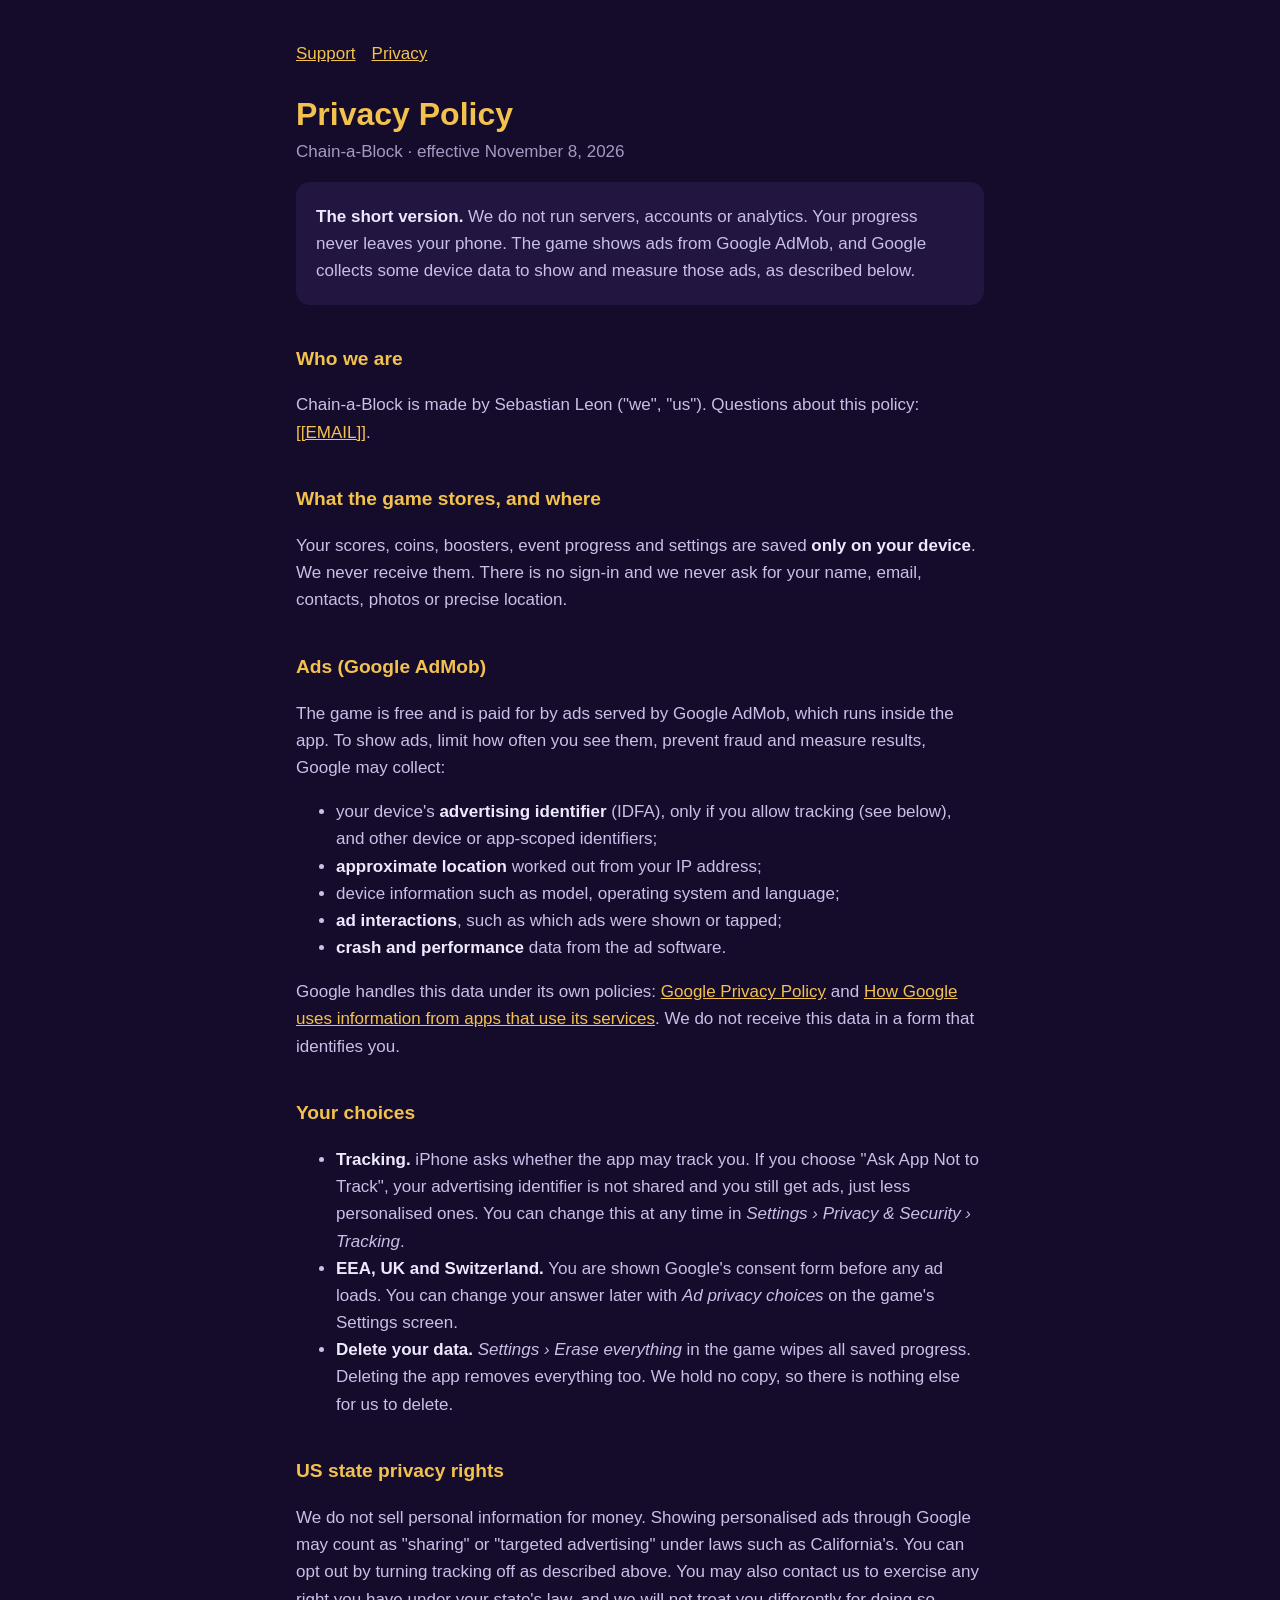
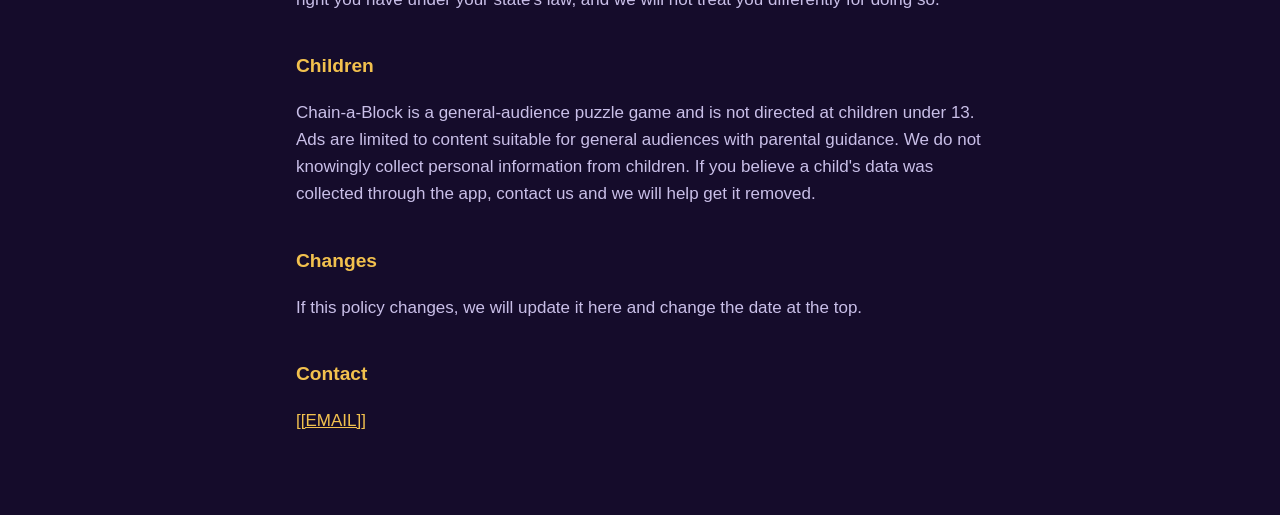
==== chain-a-block/privacy.html @ 489e1baa "Chain-a-Block support and privacy pages" ====
<!doctype html>
<html lang="en">
<head>
<meta charset="utf-8">
<meta name="viewport" content="width=device-width,initial-scale=1">
<title>Chain-a-Block Privacy Policy</title>
<link rel="stylesheet" href="style.css">
</head>
<body>
<main>
<nav><a href="index.html">Support</a><a href="privacy.html">Privacy</a></nav>
<h1>Privacy Policy</h1>
<p class="date">Chain-a-Block &middot; effective November 8, 2026</p>

<div class="card">
<p><strong>The short version.</strong> We do not run servers, accounts or analytics. Your progress never leaves your phone. The game shows ads from Google AdMob, and Google collects some device data to show and measure those ads, as described below.</p>
</div>

<h2>Who we are</h2>
<p>Chain-a-Block is made by Sebastian Leon ("we", "us"). Questions about this policy: <a href="mailto:[[EMAIL]]">[[EMAIL]]</a>.</p>

<h2>What the game stores, and where</h2>
<p>Your scores, coins, boosters, event progress and settings are saved <strong>only on your device</strong>. We never receive them. There is no sign-in and we never ask for your name, email, contacts, photos or precise location.</p>

<h2>Ads (Google AdMob)</h2>
<p>The game is free and is paid for by ads served by Google AdMob, which runs inside the app. To show ads, limit how often you see them, prevent fraud and measure results, Google may collect:</p>
<ul>
<li>your device's <strong>advertising identifier</strong> (IDFA), only if you allow tracking (see below), and other device or app-scoped identifiers;</li>
<li><strong>approximate location</strong> worked out from your IP address;</li>
<li>device information such as model, operating system and language;</li>
<li><strong>ad interactions</strong>, such as which ads were shown or tapped;</li>
<li><strong>crash and performance</strong> data from the ad software.</li>
</ul>
<p>Google handles this data under its own policies: <a href="https://policies.google.com/privacy">Google Privacy Policy</a> and <a href="https://policies.google.com/technologies/partner-sites">How Google uses information from apps that use its services</a>. We do not receive this data in a form that identifies you.</p>

<h2>Your choices</h2>
<ul>
<li><strong>Tracking.</strong> iPhone asks whether the app may track you. If you choose "Ask App Not to Track", your advertising identifier is not shared and you still get ads, just less personalised ones. You can change this at any time in <em>Settings &rsaquo; Privacy &amp; Security &rsaquo; Tracking</em>.</li>
<li><strong>EEA, UK and Switzerland.</strong> You are shown Google's consent form before any ad loads. You can change your answer later with <em>Ad privacy choices</em> on the game's Settings screen.</li>
<li><strong>Delete your data.</strong> <em>Settings &rsaquo; Erase everything</em> in the game wipes all saved progress. Deleting the app removes everything too. We hold no copy, so there is nothing else for us to delete.</li>
</ul>

<h2>US state privacy rights</h2>
<p>We do not sell personal information for money. Showing personalised ads through Google may count as "sharing" or "targeted advertising" under laws such as California's. You can opt out by turning tracking off as described above. You may also contact us to exercise any right you have under your state's law, and we will not treat you differently for doing so.</p>

<h2>Children</h2>
<p>Chain-a-Block is a general-audience puzzle game and is not directed at children under 13. Ads are limited to content suitable for general audiences with parental guidance. We do not knowingly collect personal information from children. If you believe a child's data was collected through the app, contact us and we will help get it removed.</p>

<h2>Changes</h2>
<p>If this policy changes, we will update it here and change the date at the top.</p>

<h2>Contact</h2>
<p><a href="mailto:[[EMAIL]]">[[EMAIL]]</a></p>
</main>
</body>
</html>
---- chain-a-block/style.css ----
:root{--bg:#150c2b;--panel:#221540;--gold:#f2c14e;--text:#efe9ff;--soft:#c9bfe8}
*{box-sizing:border-box}
body{margin:0;background:var(--bg);color:var(--text);font:17px/1.6 -apple-system,BlinkMacSystemFont,"Segoe UI",Roboto,sans-serif}
main{max-width:720px;margin:0 auto;padding:40px 16px 64px}
h1{color:var(--gold);font-size:2rem;line-height:1.2;margin:0 0 4px}
h2{color:var(--gold);font-size:1.2rem;margin:2em 0 .4em}
p,li{color:var(--soft)}
strong{color:var(--text)}
a{color:var(--gold)}
.date{color:var(--soft);opacity:.8;margin-top:0}
.card{background:var(--panel);border-radius:14px;padding:4px 20px;margin:16px 0}
nav{margin-bottom:28px}
nav a{margin-right:16px}
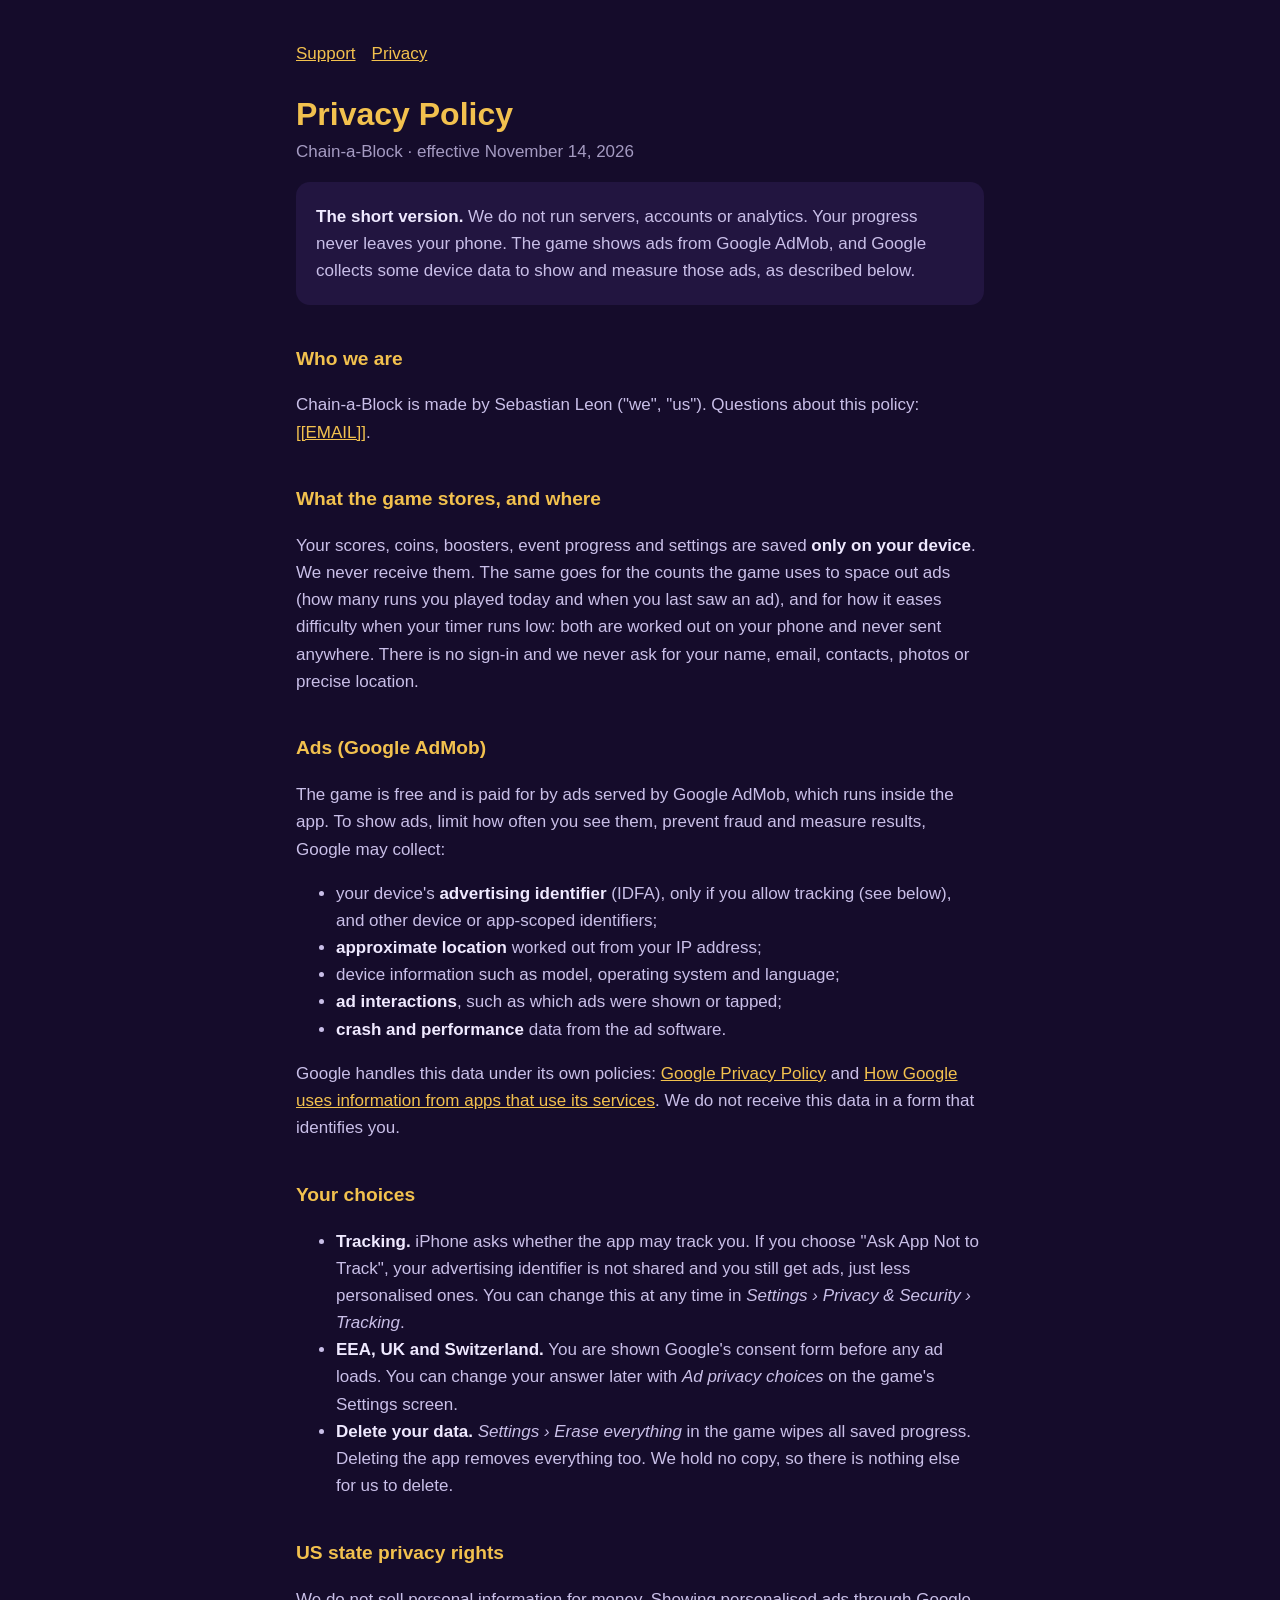
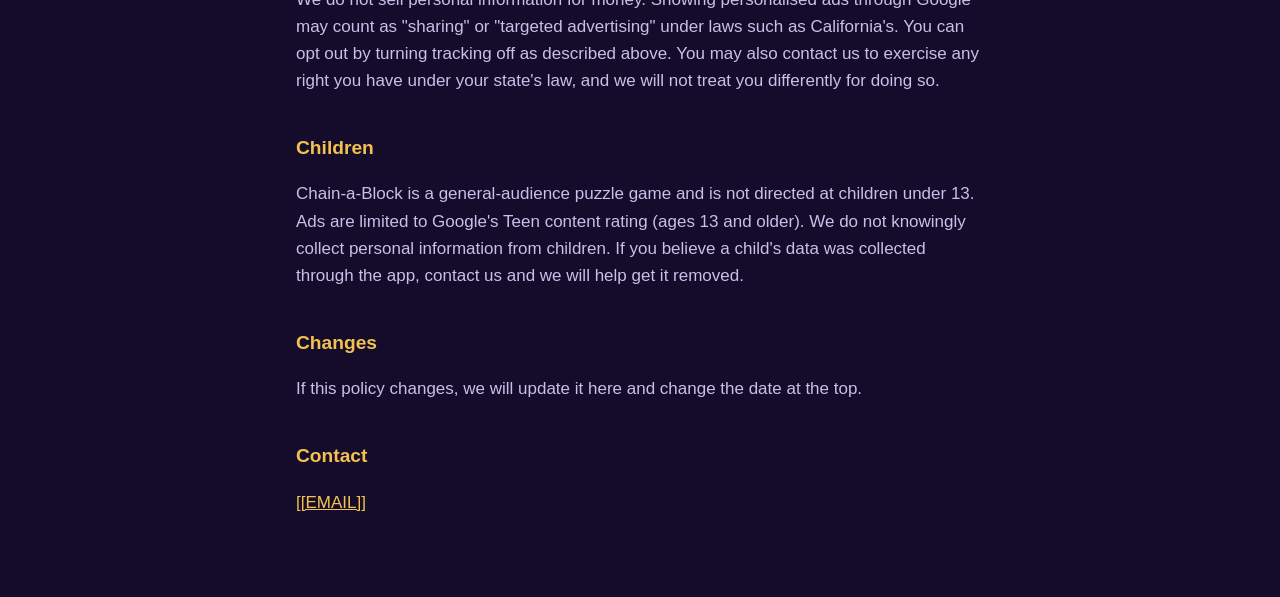
==== commit dae3279e: "Chain-a-Block: support FAQ (difficulty help, chest odds, ad frequency); privacy: Teen ads, on-device" ====
--- a/chain-a-block/privacy.html
+++ b/chain-a-block/privacy.html
@@ -10,7 +10,7 @@
 <main>
 <nav><a href="index.html">Support</a><a href="privacy.html">Privacy</a></nav>
 <h1>Privacy Policy</h1>
-<p class="date">Chain-a-Block &middot; effective November 8, 2026</p>
+<p class="date">Chain-a-Block &middot; effective November 14, 2026</p>
 
 <div class="card">
 <p><strong>The short version.</strong> We do not run servers, accounts or analytics. Your progress never leaves your phone. The game shows ads from Google AdMob, and Google collects some device data to show and measure those ads, as described below.</p>
@@ -20,7 +20,7 @@
 <p>Chain-a-Block is made by Sebastian Leon ("we", "us"). Questions about this policy: <a href="mailto:[[EMAIL]]">[[EMAIL]]</a>.</p>
 
 <h2>What the game stores, and where</h2>
-<p>Your scores, coins, boosters, event progress and settings are saved <strong>only on your device</strong>. We never receive them. There is no sign-in and we never ask for your name, email, contacts, photos or precise location.</p>
+<p>Your scores, coins, boosters, event progress and settings are saved <strong>only on your device</strong>. We never receive them. The same goes for the counts the game uses to space out ads (how many runs you played today and when you last saw an ad), and for how it eases difficulty when your timer runs low: both are worked out on your phone and never sent anywhere. There is no sign-in and we never ask for your name, email, contacts, photos or precise location.</p>
 
 <h2>Ads (Google AdMob)</h2>
 <p>The game is free and is paid for by ads served by Google AdMob, which runs inside the app. To show ads, limit how often you see them, prevent fraud and measure results, Google may collect:</p>
@@ -44,7 +44,7 @@
 <p>We do not sell personal information for money. Showing personalised ads through Google may count as "sharing" or "targeted advertising" under laws such as California's. You can opt out by turning tracking off as described above. You may also contact us to exercise any right you have under your state's law, and we will not treat you differently for doing so.</p>
 
 <h2>Children</h2>
-<p>Chain-a-Block is a general-audience puzzle game and is not directed at children under 13. Ads are limited to content suitable for general audiences with parental guidance. We do not knowingly collect personal information from children. If you believe a child's data was collected through the app, contact us and we will help get it removed.</p>
+<p>Chain-a-Block is a general-audience puzzle game and is not directed at children under 13. Ads are limited to Google's Teen content rating (ages 13 and older). We do not knowingly collect personal information from children. If you believe a child's data was collected through the app, contact us and we will help get it removed.</p>
 
 <h2>Changes</h2>
 <p>If this policy changes, we will update it here and change the date at the top.</p>
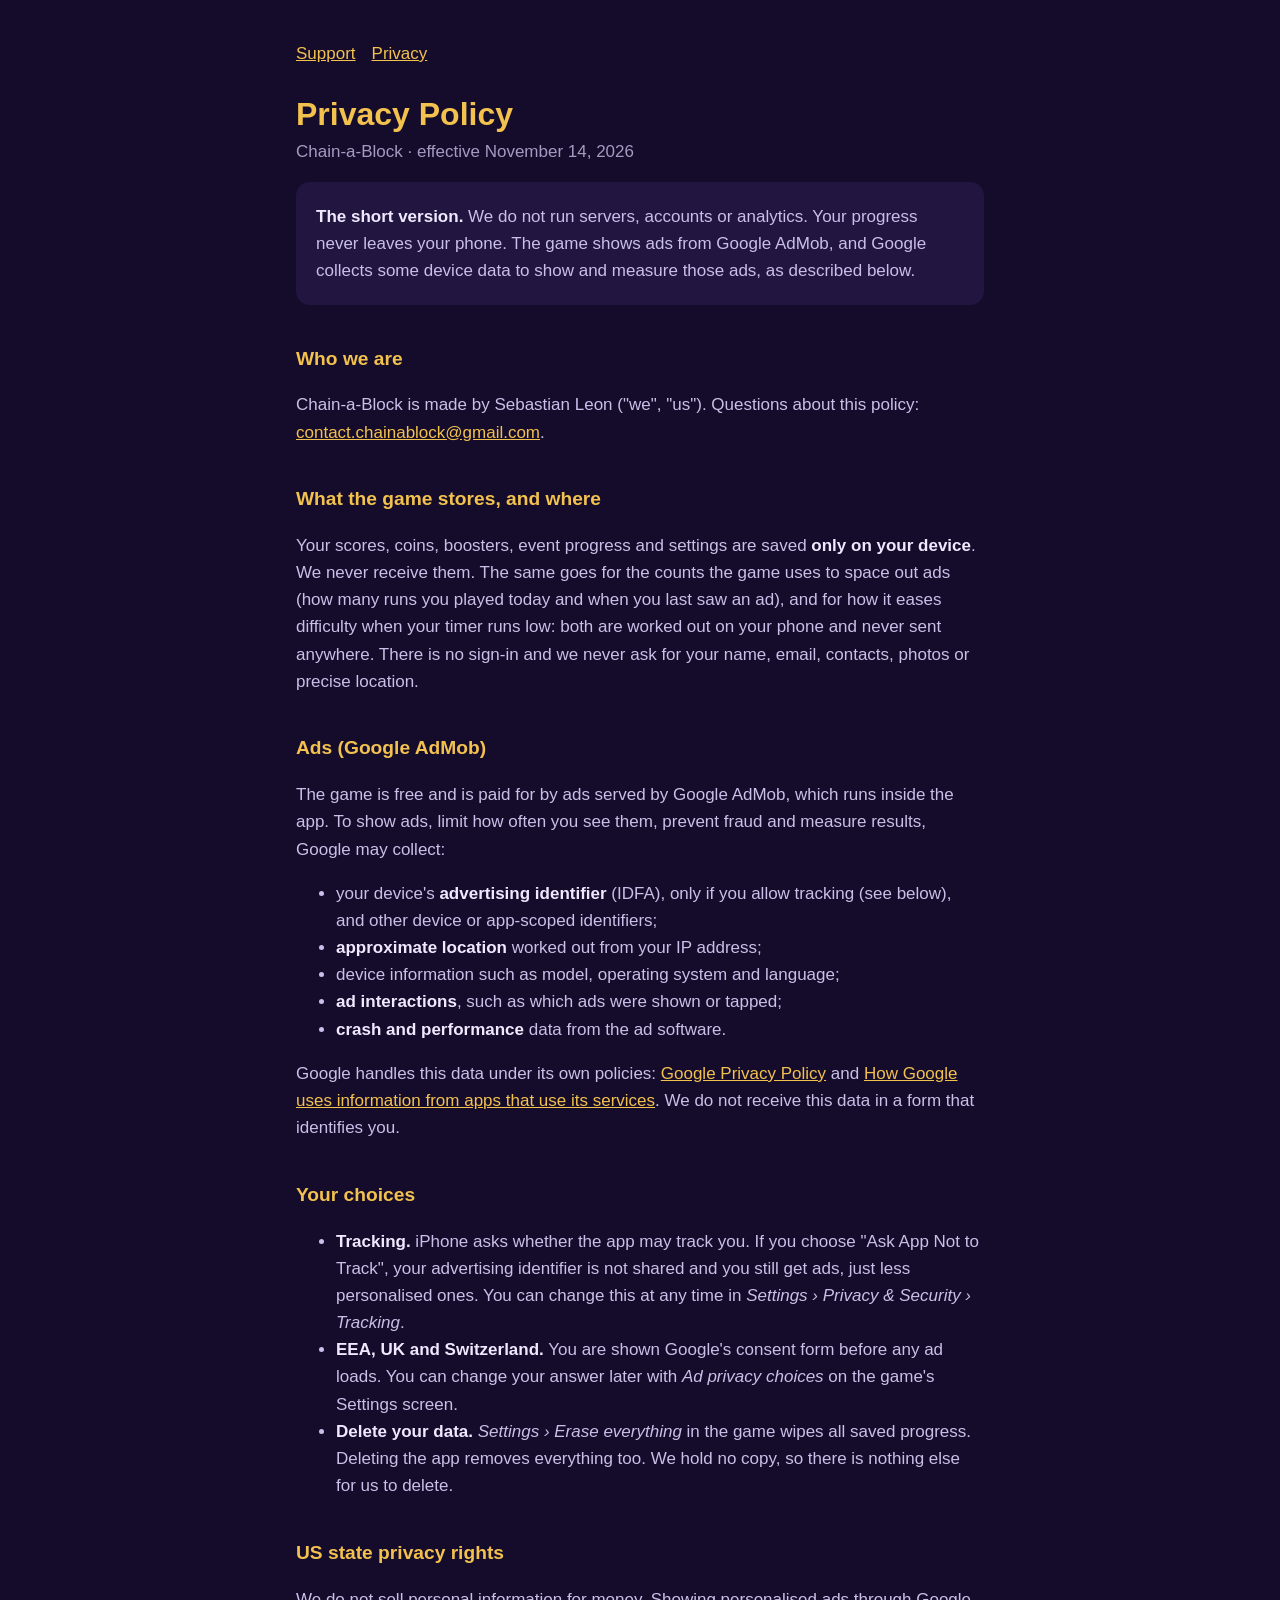
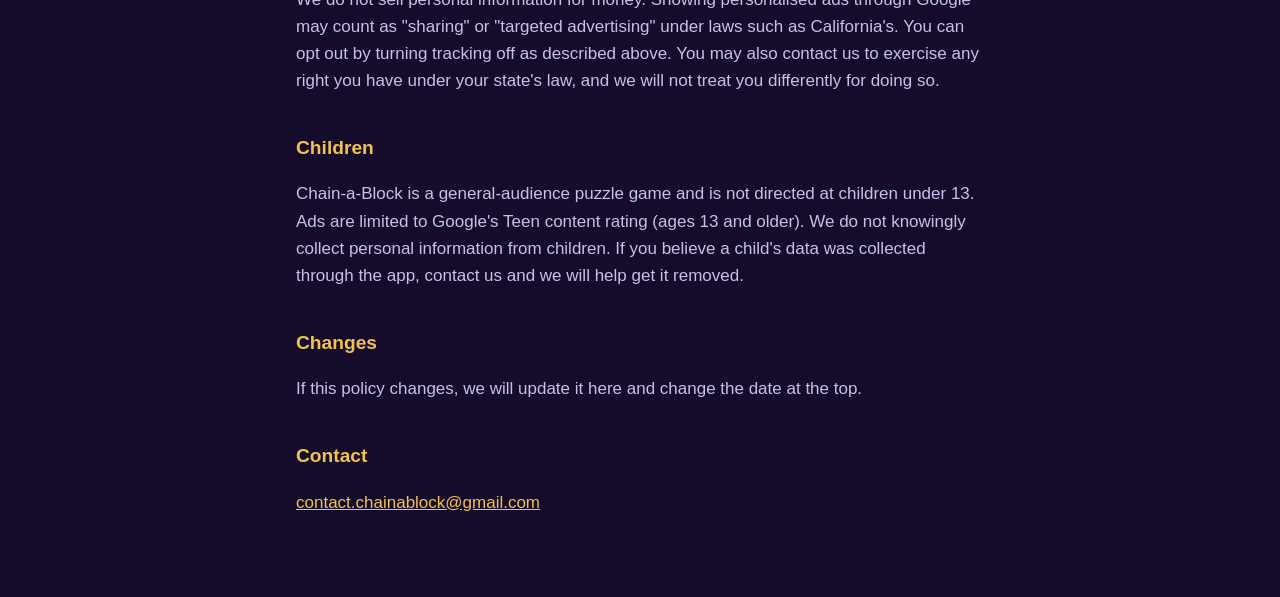
==== commit 2870aa74: "Chain-a-Block: contact email" ====
--- a/chain-a-block/privacy.html
+++ b/chain-a-block/privacy.html
@@ -17,7 +17,7 @@
 </div>
 
 <h2>Who we are</h2>
-<p>Chain-a-Block is made by Sebastian Leon ("we", "us"). Questions about this policy: <a href="mailto:[[EMAIL]]">[[EMAIL]]</a>.</p>
+<p>Chain-a-Block is made by Sebastian Leon ("we", "us"). Questions about this policy: <a href="mailto:contact.chainablock@gmail.com">contact.chainablock@gmail.com</a>.</p>
 
 <h2>What the game stores, and where</h2>
 <p>Your scores, coins, boosters, event progress and settings are saved <strong>only on your device</strong>. We never receive them. The same goes for the counts the game uses to space out ads (how many runs you played today and when you last saw an ad), and for how it eases difficulty when your timer runs low: both are worked out on your phone and never sent anywhere. There is no sign-in and we never ask for your name, email, contacts, photos or precise location.</p>
@@ -50,7 +50,7 @@
 <p>If this policy changes, we will update it here and change the date at the top.</p>
 
 <h2>Contact</h2>
-<p><a href="mailto:[[EMAIL]]">[[EMAIL]]</a></p>
+<p><a href="mailto:contact.chainablock@gmail.com">contact.chainablock@gmail.com</a></p>
 </main>
 </body>
 </html>
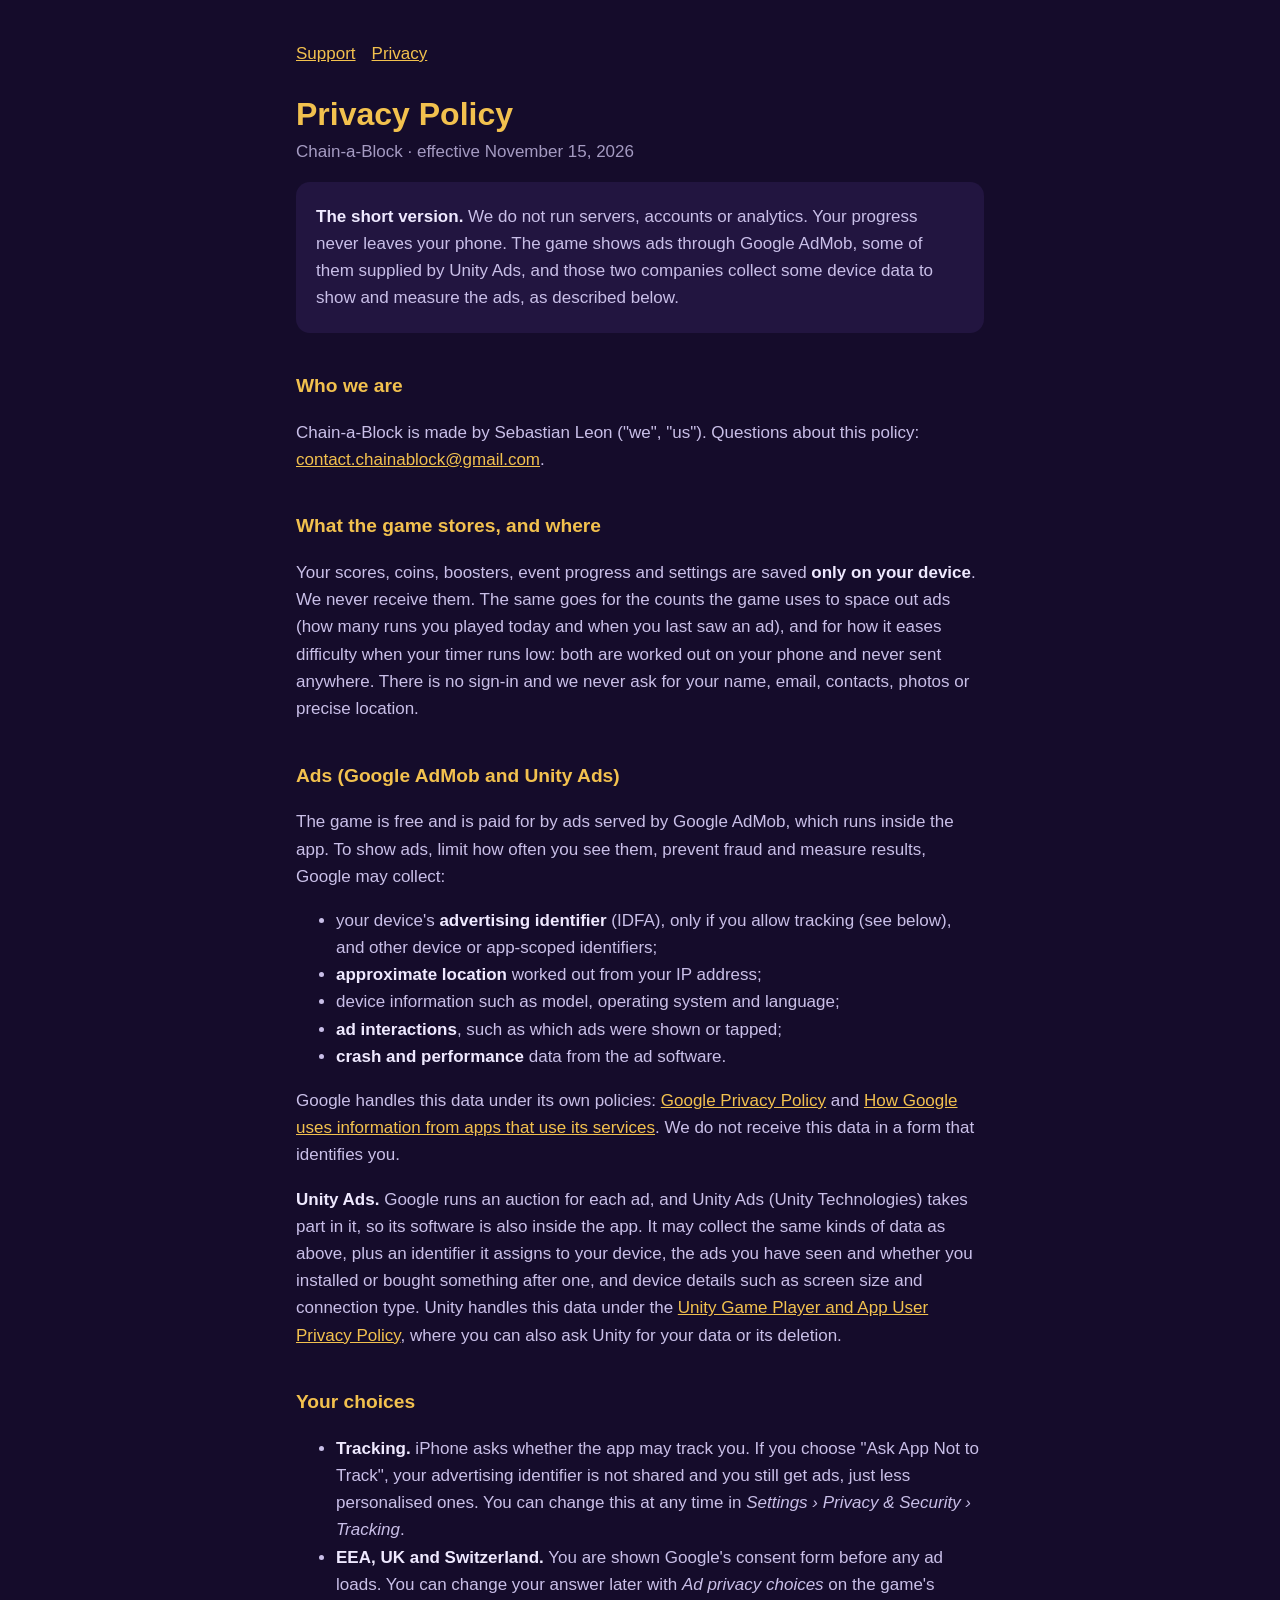
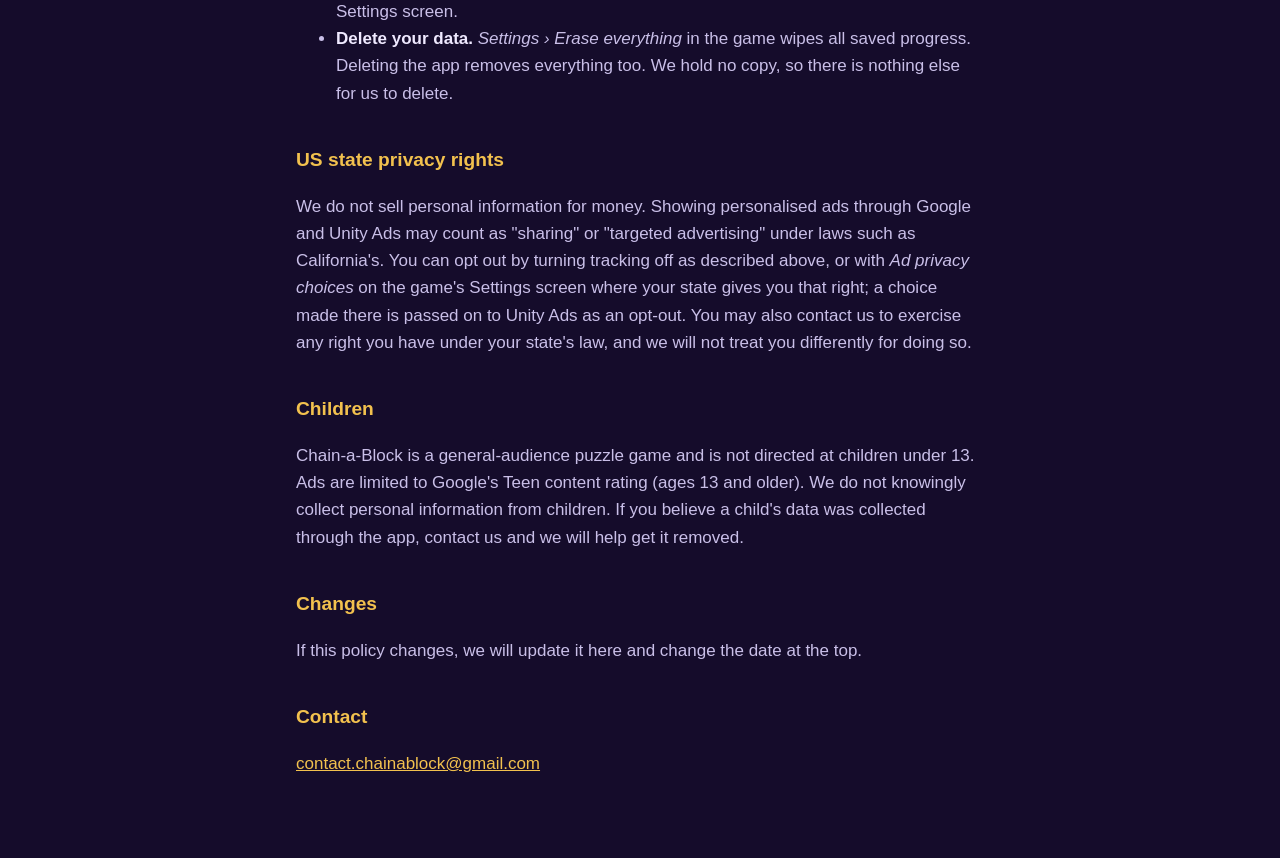
==== commit 47001dba: "Chain-a-Block privacy policy: Unity Ads" ====
--- a/chain-a-block/privacy.html
+++ b/chain-a-block/privacy.html
@@ -10,10 +10,10 @@
 <main>
 <nav><a href="index.html">Support</a><a href="privacy.html">Privacy</a></nav>
 <h1>Privacy Policy</h1>
-<p class="date">Chain-a-Block &middot; effective November 14, 2026</p>
+<p class="date">Chain-a-Block &middot; effective November 15, 2026</p>
 
 <div class="card">
-<p><strong>The short version.</strong> We do not run servers, accounts or analytics. Your progress never leaves your phone. The game shows ads from Google AdMob, and Google collects some device data to show and measure those ads, as described below.</p>
+<p><strong>The short version.</strong> We do not run servers, accounts or analytics. Your progress never leaves your phone. The game shows ads through Google AdMob, some of them supplied by Unity Ads, and those two companies collect some device data to show and measure the ads, as described below.</p>
 </div>
 
 <h2>Who we are</h2>
@@ -22,7 +22,7 @@
 <h2>What the game stores, and where</h2>
 <p>Your scores, coins, boosters, event progress and settings are saved <strong>only on your device</strong>. We never receive them. The same goes for the counts the game uses to space out ads (how many runs you played today and when you last saw an ad), and for how it eases difficulty when your timer runs low: both are worked out on your phone and never sent anywhere. There is no sign-in and we never ask for your name, email, contacts, photos or precise location.</p>
 
-<h2>Ads (Google AdMob)</h2>
+<h2>Ads (Google AdMob and Unity Ads)</h2>
 <p>The game is free and is paid for by ads served by Google AdMob, which runs inside the app. To show ads, limit how often you see them, prevent fraud and measure results, Google may collect:</p>
 <ul>
 <li>your device's <strong>advertising identifier</strong> (IDFA), only if you allow tracking (see below), and other device or app-scoped identifiers;</li>
@@ -32,6 +32,7 @@
 <li><strong>crash and performance</strong> data from the ad software.</li>
 </ul>
 <p>Google handles this data under its own policies: <a href="https://policies.google.com/privacy">Google Privacy Policy</a> and <a href="https://policies.google.com/technologies/partner-sites">How Google uses information from apps that use its services</a>. We do not receive this data in a form that identifies you.</p>
+<p><strong>Unity Ads.</strong> Google runs an auction for each ad, and Unity Ads (Unity Technologies) takes part in it, so its software is also inside the app. It may collect the same kinds of data as above, plus an identifier it assigns to your device, the ads you have seen and whether you installed or bought something after one, and device details such as screen size and connection type. Unity handles this data under the <a href="https://unity.com/legal/game-player-and-app-user-privacy-policy">Unity Game Player and App User Privacy Policy</a>, where you can also ask Unity for your data or its deletion.</p>
 
 <h2>Your choices</h2>
 <ul>
@@ -41,7 +42,7 @@
 </ul>
 
 <h2>US state privacy rights</h2>
-<p>We do not sell personal information for money. Showing personalised ads through Google may count as "sharing" or "targeted advertising" under laws such as California's. You can opt out by turning tracking off as described above. You may also contact us to exercise any right you have under your state's law, and we will not treat you differently for doing so.</p>
+<p>We do not sell personal information for money. Showing personalised ads through Google and Unity Ads may count as "sharing" or "targeted advertising" under laws such as California's. You can opt out by turning tracking off as described above, or with <em>Ad privacy choices</em> on the game's Settings screen where your state gives you that right; a choice made there is passed on to Unity Ads as an opt-out. You may also contact us to exercise any right you have under your state's law, and we will not treat you differently for doing so.</p>
 
 <h2>Children</h2>
 <p>Chain-a-Block is a general-audience puzzle game and is not directed at children under 13. Ads are limited to Google's Teen content rating (ages 13 and older). We do not knowingly collect personal information from children. If you believe a child's data was collected through the app, contact us and we will help get it removed.</p>
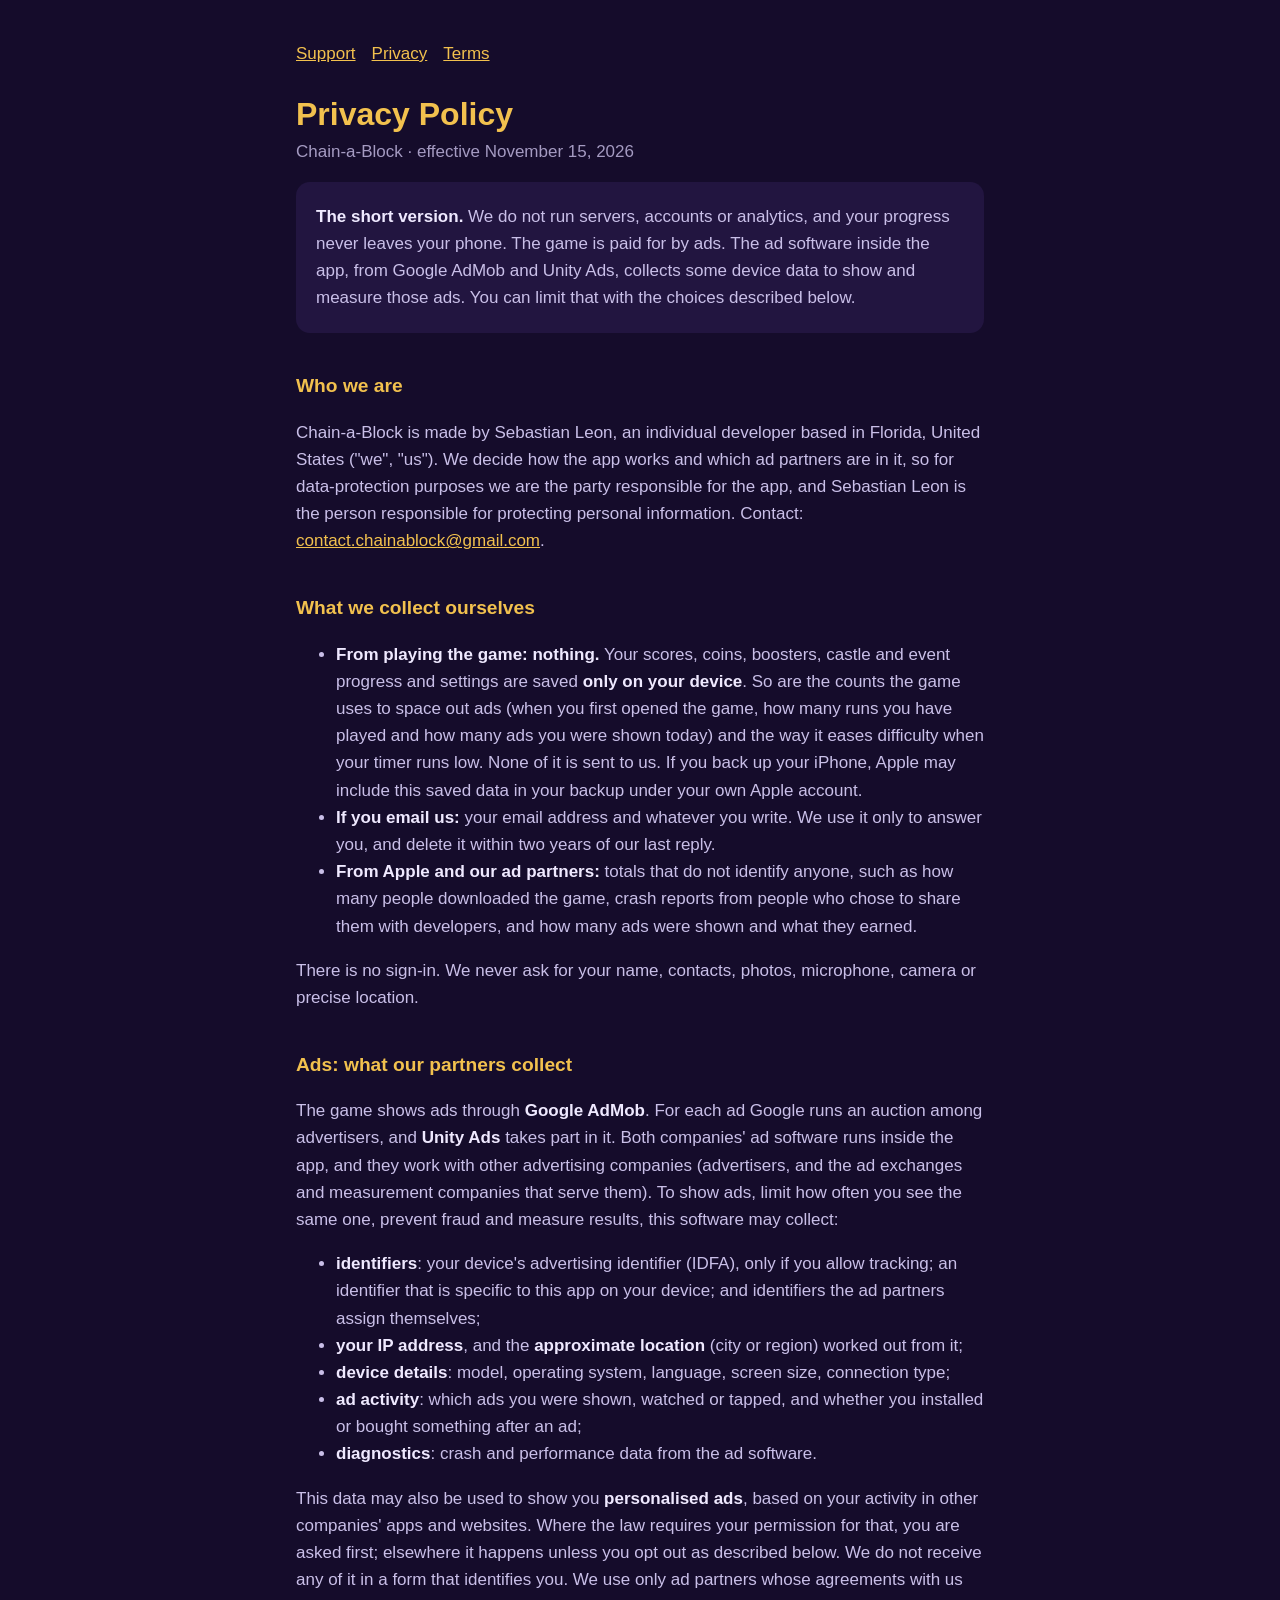
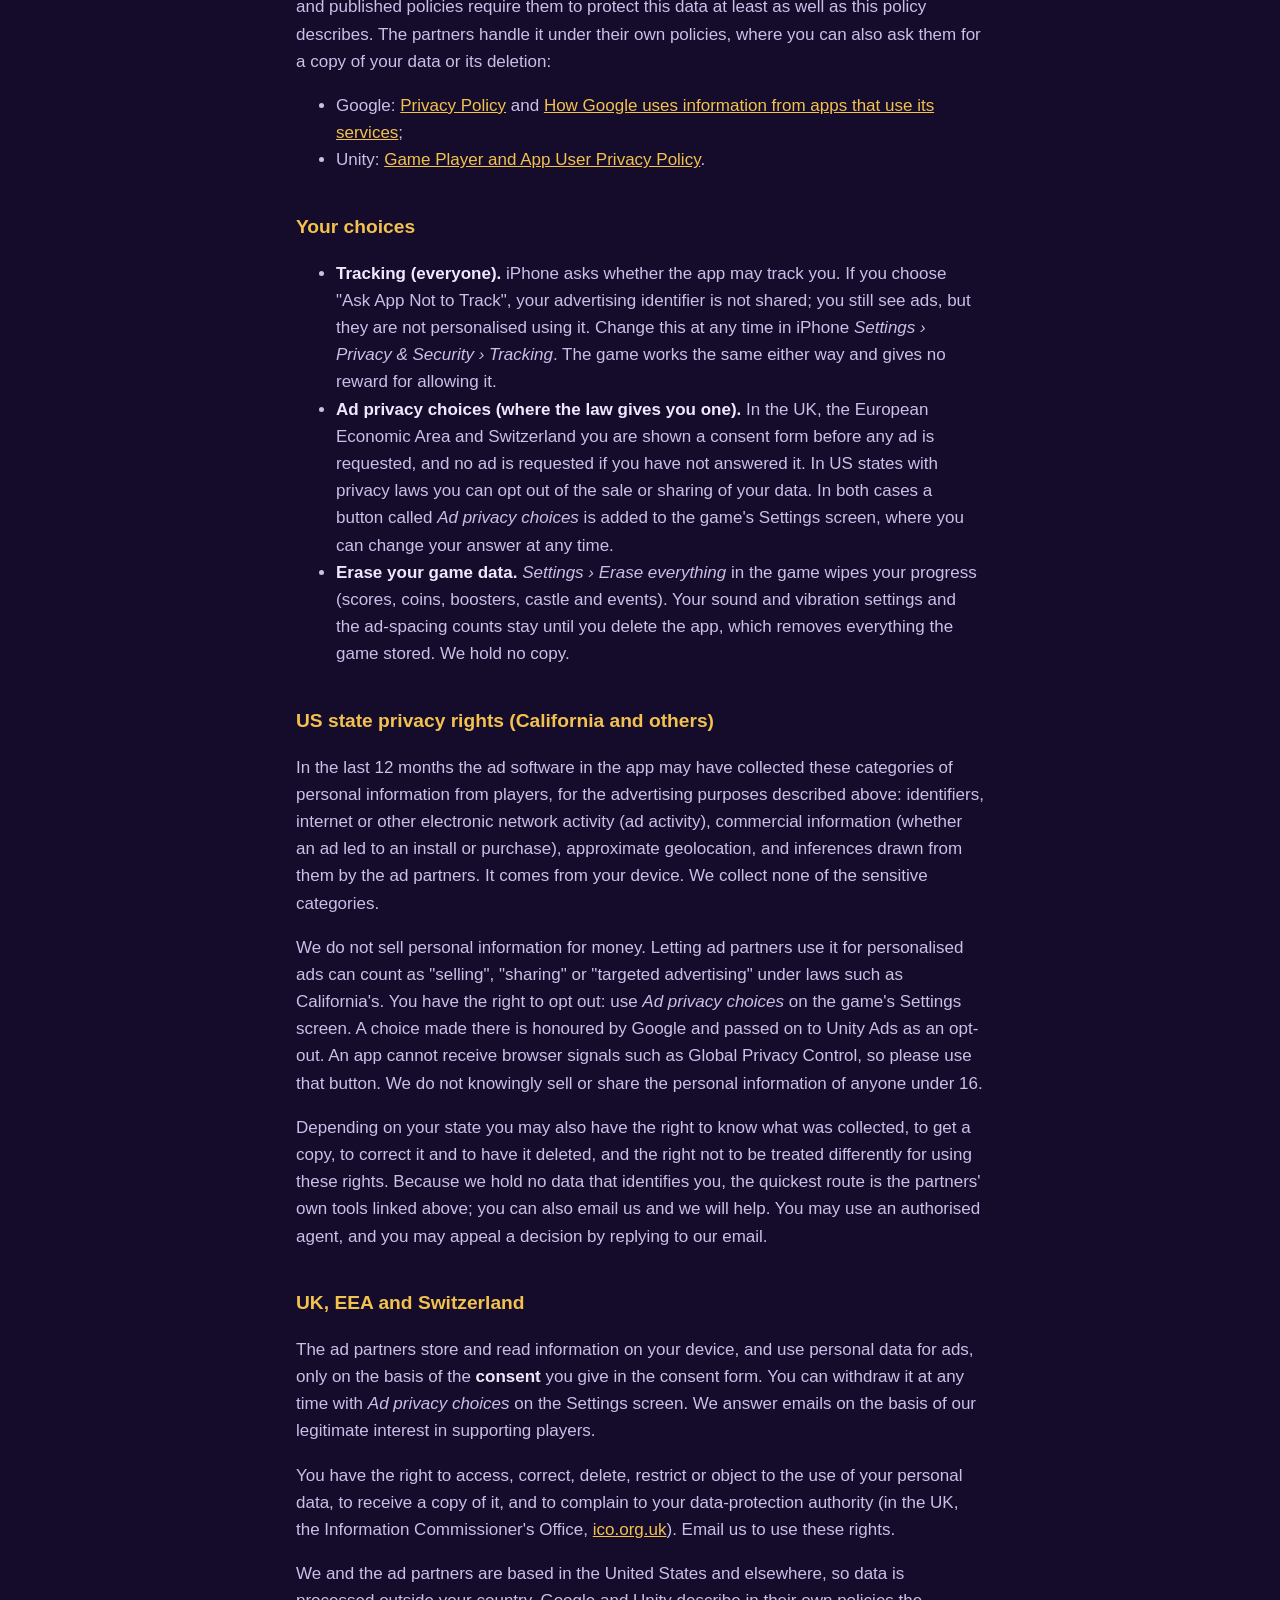
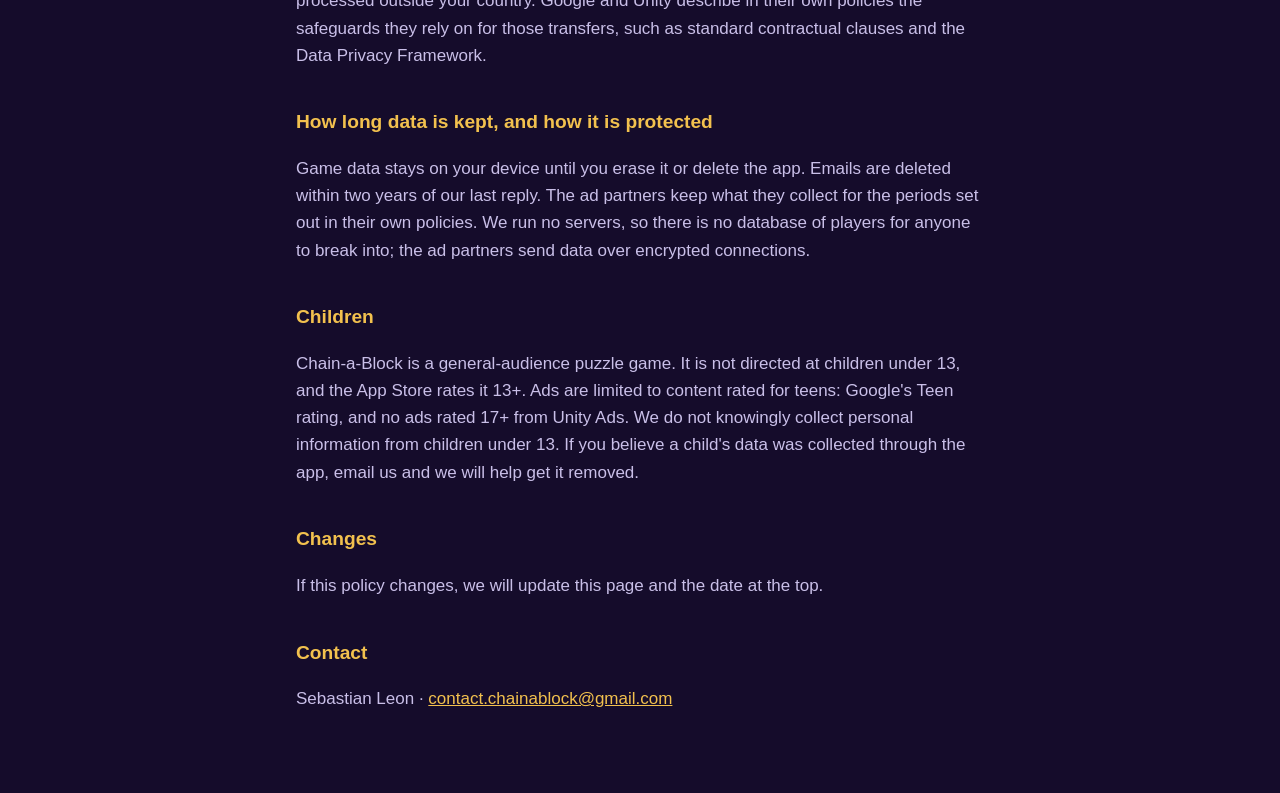
==== commit 3fb68ef7: "Chain-a-Block: full privacy policy, Terms of Use, corrected FAQ" ====
--- a/chain-a-block/privacy.html
+++ b/chain-a-block/privacy.html
@@ -8,50 +8,68 @@
 </head>
 <body>
 <main>
-<nav><a href="index.html">Support</a><a href="privacy.html">Privacy</a></nav>
+<nav><a href="index.html">Support</a><a href="privacy.html">Privacy</a><a href="terms.html">Terms</a></nav>
 <h1>Privacy Policy</h1>
 <p class="date">Chain-a-Block &middot; effective November 15, 2026</p>
 
 <div class="card">
-<p><strong>The short version.</strong> We do not run servers, accounts or analytics. Your progress never leaves your phone. The game shows ads through Google AdMob, some of them supplied by Unity Ads, and those two companies collect some device data to show and measure the ads, as described below.</p>
+<p><strong>The short version.</strong> We do not run servers, accounts or analytics, and your progress never leaves your phone. The game is paid for by ads. The ad software inside the app, from Google AdMob and Unity Ads, collects some device data to show and measure those ads. You can limit that with the choices described below.</p>
 </div>
 
 <h2>Who we are</h2>
-<p>Chain-a-Block is made by Sebastian Leon ("we", "us"). Questions about this policy: <a href="mailto:contact.chainablock@gmail.com">contact.chainablock@gmail.com</a>.</p>
+<p>Chain-a-Block is made by Sebastian Leon, an individual developer based in Florida, United States ("we", "us"). We decide how the app works and which ad partners are in it, so for data-protection purposes we are the party responsible for the app, and Sebastian Leon is the person responsible for protecting personal information. Contact: <a href="mailto:contact.chainablock@gmail.com">contact.chainablock@gmail.com</a>.</p>
 
-<h2>What the game stores, and where</h2>
-<p>Your scores, coins, boosters, event progress and settings are saved <strong>only on your device</strong>. We never receive them. The same goes for the counts the game uses to space out ads (how many runs you played today and when you last saw an ad), and for how it eases difficulty when your timer runs low: both are worked out on your phone and never sent anywhere. There is no sign-in and we never ask for your name, email, contacts, photos or precise location.</p>
+<h2>What we collect ourselves</h2>
+<ul>
+<li><strong>From playing the game: nothing.</strong> Your scores, coins, boosters, castle and event progress and settings are saved <strong>only on your device</strong>. So are the counts the game uses to space out ads (when you first opened the game, how many runs you have played and how many ads you were shown today) and the way it eases difficulty when your timer runs low. None of it is sent to us. If you back up your iPhone, Apple may include this saved data in your backup under your own Apple account.</li>
+<li><strong>If you email us:</strong> your email address and whatever you write. We use it only to answer you, and delete it within two years of our last reply.</li>
+<li><strong>From Apple and our ad partners:</strong> totals that do not identify anyone, such as how many people downloaded the game, crash reports from people who chose to share them with developers, and how many ads were shown and what they earned.</li>
+</ul>
+<p>There is no sign-in. We never ask for your name, contacts, photos, microphone, camera or precise location.</p>
 
-<h2>Ads (Google AdMob and Unity Ads)</h2>
-<p>The game is free and is paid for by ads served by Google AdMob, which runs inside the app. To show ads, limit how often you see them, prevent fraud and measure results, Google may collect:</p>
+<h2>Ads: what our partners collect</h2>
+<p>The game shows ads through <strong>Google AdMob</strong>. For each ad Google runs an auction among advertisers, and <strong>Unity Ads</strong> takes part in it. Both companies' ad software runs inside the app, and they work with other advertising companies (advertisers, and the ad exchanges and measurement companies that serve them). To show ads, limit how often you see the same one, prevent fraud and measure results, this software may collect:</p>
 <ul>
-<li>your device's <strong>advertising identifier</strong> (IDFA), only if you allow tracking (see below), and other device or app-scoped identifiers;</li>
-<li><strong>approximate location</strong> worked out from your IP address;</li>
-<li>device information such as model, operating system and language;</li>
-<li><strong>ad interactions</strong>, such as which ads were shown or tapped;</li>
-<li><strong>crash and performance</strong> data from the ad software.</li>
+<li><strong>identifiers</strong>: your device's advertising identifier (IDFA), only if you allow tracking; an identifier that is specific to this app on your device; and identifiers the ad partners assign themselves;</li>
+<li><strong>your IP address</strong>, and the <strong>approximate location</strong> (city or region) worked out from it;</li>
+<li><strong>device details</strong>: model, operating system, language, screen size, connection type;</li>
+<li><strong>ad activity</strong>: which ads you were shown, watched or tapped, and whether you installed or bought something after an ad;</li>
+<li><strong>diagnostics</strong>: crash and performance data from the ad software.</li>
 </ul>
-<p>Google handles this data under its own policies: <a href="https://policies.google.com/privacy">Google Privacy Policy</a> and <a href="https://policies.google.com/technologies/partner-sites">How Google uses information from apps that use its services</a>. We do not receive this data in a form that identifies you.</p>
-<p><strong>Unity Ads.</strong> Google runs an auction for each ad, and Unity Ads (Unity Technologies) takes part in it, so its software is also inside the app. It may collect the same kinds of data as above, plus an identifier it assigns to your device, the ads you have seen and whether you installed or bought something after one, and device details such as screen size and connection type. Unity handles this data under the <a href="https://unity.com/legal/game-player-and-app-user-privacy-policy">Unity Game Player and App User Privacy Policy</a>, where you can also ask Unity for your data or its deletion.</p>
+<p>This data may also be used to show you <strong>personalised ads</strong>, based on your activity in other companies' apps and websites. Where the law requires your permission for that, you are asked first; elsewhere it happens unless you opt out as described below. We do not receive any of it in a form that identifies you. We use only ad partners whose agreements with us and published policies require them to protect this data at least as well as this policy describes. The partners handle it under their own policies, where you can also ask them for a copy of your data or its deletion:</p>
+<ul>
+<li>Google: <a href="https://policies.google.com/privacy">Privacy Policy</a> and <a href="https://policies.google.com/technologies/partner-sites">How Google uses information from apps that use its services</a>;</li>
+<li>Unity: <a href="https://unity.com/legal/game-player-and-app-user-privacy-policy">Game Player and App User Privacy Policy</a>.</li>
+</ul>
 
 <h2>Your choices</h2>
 <ul>
-<li><strong>Tracking.</strong> iPhone asks whether the app may track you. If you choose "Ask App Not to Track", your advertising identifier is not shared and you still get ads, just less personalised ones. You can change this at any time in <em>Settings &rsaquo; Privacy &amp; Security &rsaquo; Tracking</em>.</li>
-<li><strong>EEA, UK and Switzerland.</strong> You are shown Google's consent form before any ad loads. You can change your answer later with <em>Ad privacy choices</em> on the game's Settings screen.</li>
-<li><strong>Delete your data.</strong> <em>Settings &rsaquo; Erase everything</em> in the game wipes all saved progress. Deleting the app removes everything too. We hold no copy, so there is nothing else for us to delete.</li>
+<li><strong>Tracking (everyone).</strong> iPhone asks whether the app may track you. If you choose "Ask App Not to Track", your advertising identifier is not shared; you still see ads, but they are not personalised using it. Change this at any time in iPhone <em>Settings &rsaquo; Privacy &amp; Security &rsaquo; Tracking</em>. The game works the same either way and gives no reward for allowing it.</li>
+<li><strong>Ad privacy choices (where the law gives you one).</strong> In the UK, the European Economic Area and Switzerland you are shown a consent form before any ad is requested, and no ad is requested if you have not answered it. In US states with privacy laws you can opt out of the sale or sharing of your data. In both cases a button called <em>Ad privacy choices</em> is added to the game's Settings screen, where you can change your answer at any time.</li>
+<li><strong>Erase your game data.</strong> <em>Settings &rsaquo; Erase everything</em> in the game wipes your progress (scores, coins, boosters, castle and events). Your sound and vibration settings and the ad-spacing counts stay until you delete the app, which removes everything the game stored. We hold no copy.</li>
 </ul>
 
-<h2>US state privacy rights</h2>
-<p>We do not sell personal information for money. Showing personalised ads through Google and Unity Ads may count as "sharing" or "targeted advertising" under laws such as California's. You can opt out by turning tracking off as described above, or with <em>Ad privacy choices</em> on the game's Settings screen where your state gives you that right; a choice made there is passed on to Unity Ads as an opt-out. You may also contact us to exercise any right you have under your state's law, and we will not treat you differently for doing so.</p>
+<h2>US state privacy rights (California and others)</h2>
+<p>In the last 12 months the ad software in the app may have collected these categories of personal information from players, for the advertising purposes described above: identifiers, internet or other electronic network activity (ad activity), commercial information (whether an ad led to an install or purchase), approximate geolocation, and inferences drawn from them by the ad partners. It comes from your device. We collect none of the sensitive categories.</p>
+<p>We do not sell personal information for money. Letting ad partners use it for personalised ads can count as "selling", "sharing" or "targeted advertising" under laws such as California's. You have the right to opt out: use <em>Ad privacy choices</em> on the game's Settings screen. A choice made there is honoured by Google and passed on to Unity Ads as an opt-out. An app cannot receive browser signals such as Global Privacy Control, so please use that button. We do not knowingly sell or share the personal information of anyone under 16.</p>
+<p>Depending on your state you may also have the right to know what was collected, to get a copy, to correct it and to have it deleted, and the right not to be treated differently for using these rights. Because we hold no data that identifies you, the quickest route is the partners' own tools linked above; you can also email us and we will help. You may use an authorised agent, and you may appeal a decision by replying to our email.</p>
+
+<h2>UK, EEA and Switzerland</h2>
+<p>The ad partners store and read information on your device, and use personal data for ads, only on the basis of the <strong>consent</strong> you give in the consent form. You can withdraw it at any time with <em>Ad privacy choices</em> on the Settings screen. We answer emails on the basis of our legitimate interest in supporting players.</p>
+<p>You have the right to access, correct, delete, restrict or object to the use of your personal data, to receive a copy of it, and to complain to your data-protection authority (in the UK, the Information Commissioner's Office, <a href="https://ico.org.uk">ico.org.uk</a>). Email us to use these rights.</p>
+<p>We and the ad partners are based in the United States and elsewhere, so data is processed outside your country. Google and Unity describe in their own policies the safeguards they rely on for those transfers, such as standard contractual clauses and the Data Privacy Framework.</p>
+
+<h2>How long data is kept, and how it is protected</h2>
+<p>Game data stays on your device until you erase it or delete the app. Emails are deleted within two years of our last reply. The ad partners keep what they collect for the periods set out in their own policies. We run no servers, so there is no database of players for anyone to break into; the ad partners send data over encrypted connections.</p>
 
 <h2>Children</h2>
-<p>Chain-a-Block is a general-audience puzzle game and is not directed at children under 13. Ads are limited to Google's Teen content rating (ages 13 and older). We do not knowingly collect personal information from children. If you believe a child's data was collected through the app, contact us and we will help get it removed.</p>
+<p>Chain-a-Block is a general-audience puzzle game. It is not directed at children under 13, and the App Store rates it 13+. Ads are limited to content rated for teens: Google's Teen rating, and no ads rated 17+ from Unity Ads. We do not knowingly collect personal information from children under 13. If you believe a child's data was collected through the app, email us and we will help get it removed.</p>
 
 <h2>Changes</h2>
-<p>If this policy changes, we will update it here and change the date at the top.</p>
+<p>If this policy changes, we will update this page and the date at the top.</p>
 
 <h2>Contact</h2>
-<p><a href="mailto:contact.chainablock@gmail.com">contact.chainablock@gmail.com</a></p>
+<p>Sebastian Leon &middot; <a href="mailto:contact.chainablock@gmail.com">contact.chainablock@gmail.com</a></p>
 </main>
 </body>
 </html>
